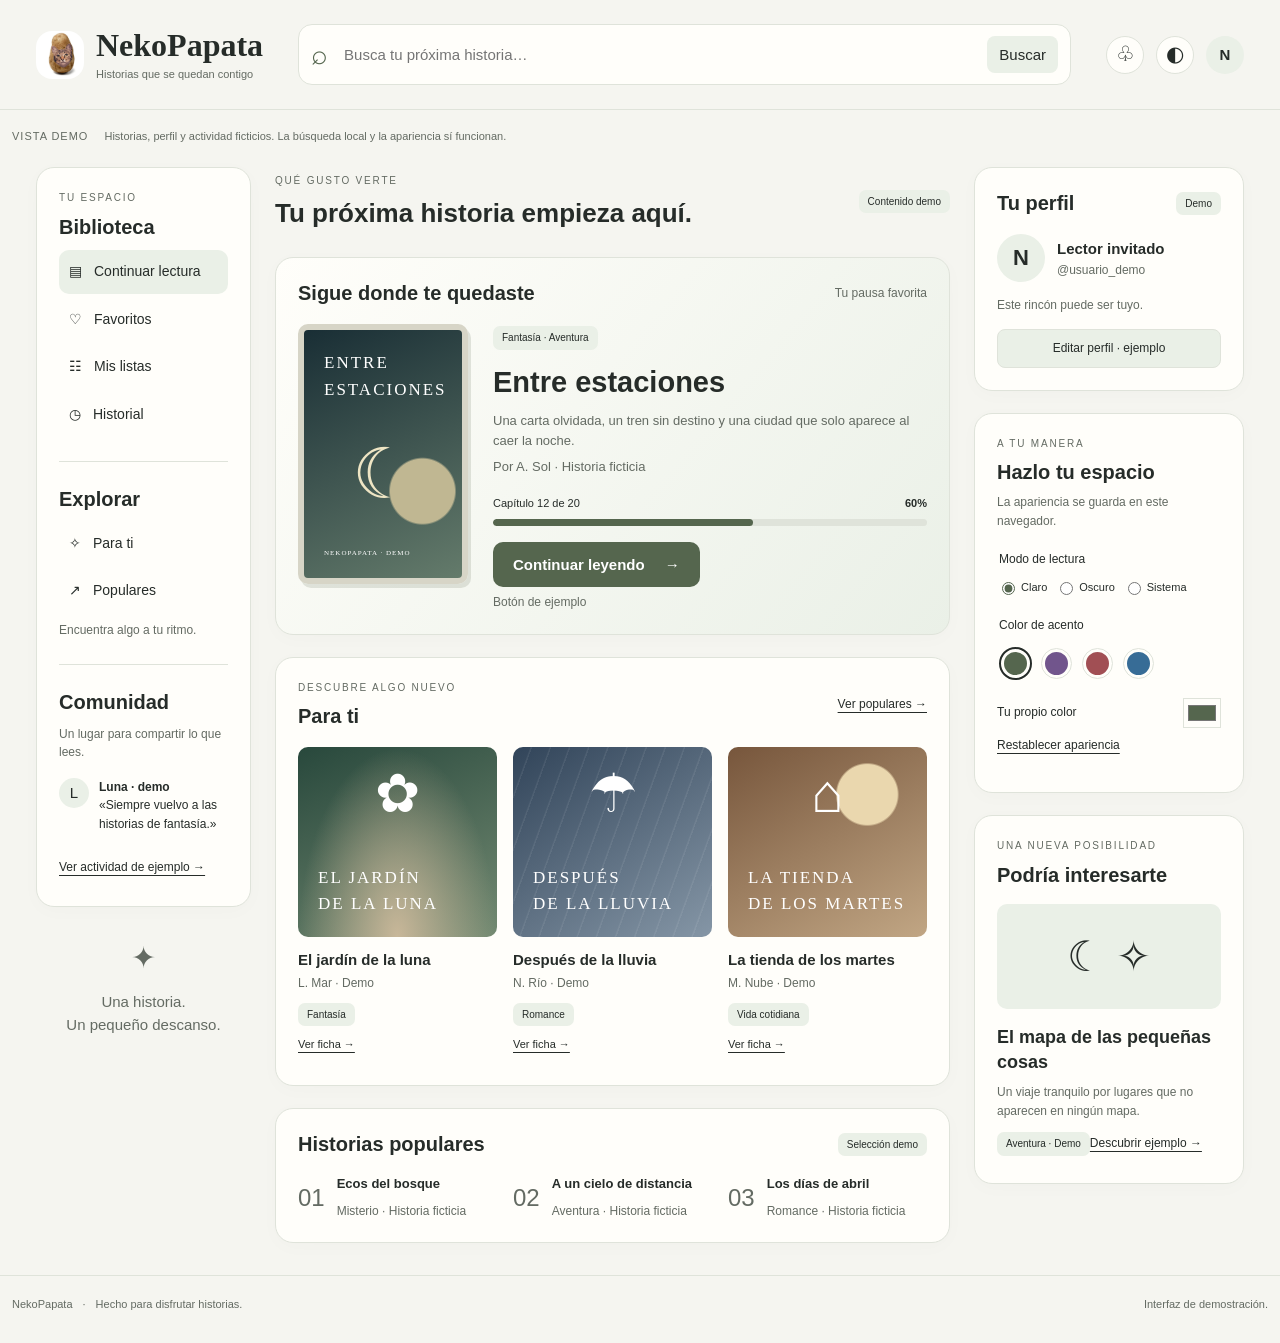
==== frontend/index.html @ f58cb43a "añadiendo una interfaz al menú" ====
<!doctype html>
<html lang="es" data-mode="light">
<head>
  <meta charset="utf-8">
  <meta name="viewport" content="width=device-width, initial-scale=1">
  <meta name="description" content="NekoPapata: un espacio para descubrir historias y disfrutar la lectura. Demostración de interfaz.">
  <title>NekoPapata · Tu próxima historia</title>
  <link rel="stylesheet" href="./css/styles.css">
  <script src="./js/app.js" defer></script>
</head>
<body>
<a class="skip" href="#contenido">Saltar al contenido</a>
<header class="header">
  <a class="brand" href="./index.html" aria-label="NekoPapata, inicio"><img src="./assets/images/logo.jpg" alt="" width="48" height="48"><span>NekoPapata<small>Historias que se quedan contigo</small></span></a>
  <form class="search" role="search" id="search-form"><label class="sr-only" for="search">Buscar en las historias demo</label><span aria-hidden="true">⌕</span><input id="search" type="search" placeholder="Busca tu próxima historia…"><button type="submit">Buscar</button></form>
  <div class="actions"><button data-demo="Las notificaciones necesitan una cuenta y un backend." aria-label="Notificaciones (ejemplo)">♧</button><a href="#personalizar" aria-label="Personalizar apariencia">◐</a><a class="avatar" href="#perfil" aria-label="Ver perfil demo">N</a></div>
</header>
<div class="demo-banner">VISTA DEMO <span>Historias, perfil y actividad ficticios. La búsqueda local y la apariencia sí funcionan.</span></div>
<div class="layout">
<aside class="left" aria-label="Navegación principal">
  <nav class="panel"><p class="eyebrow">TU ESPACIO</p><h2>Biblioteca</h2><a class="nav-link selected" href="#lectura" aria-current="page"><span aria-hidden="true">▤</span> Continuar lectura</a><button class="nav-link" data-demo="Favoritos es un ejemplo; todavía no hay una biblioteca conectada."><span aria-hidden="true">♡</span> Favoritos</button><button class="nav-link" data-demo="Las listas necesitan una cuenta conectada."><span aria-hidden="true">☷</span> Mis listas</button><button class="nav-link" data-demo="El historial mostrado en la lectura es ficticio."><span aria-hidden="true">◷</span> Historial</button>
  <hr><h2>Explorar</h2><a class="nav-link" href="#para-ti">✧ <span>Para ti</span></a><a class="nav-link" href="#populares">↗ <span>Populares</span></a><p class="muted small">Encuentra algo a tu ritmo.</p>
  <hr><h2>Comunidad</h2><p class="small muted">Un lugar para compartir lo que lees.</p><div class="activity"><span class="mini-avatar">L</span><p><strong>Luna · demo</strong><br>«Siempre vuelvo a las historias de fantasía.»</p></div><button class="text-button" data-demo="La comunidad es una muestra visual, sin publicaciones reales.">Ver actividad de ejemplo →</button></nav>
  <div class="side-note"><span aria-hidden="true">✦</span><p>Una historia.<br>Un pequeño descanso.</p></div>
</aside>
<main id="contenido" tabindex="-1">
  <div class="welcome"><div><p class="eyebrow">QUÉ GUSTO VERTE</p><h1>Tu próxima historia empieza aquí.</h1></div><span class="tag">Contenido demo</span></div>
  <section class="panel reading" id="lectura" aria-labelledby="reading-title"><div class="section-heading"><h2 id="reading-title">Sigue donde te quedaste</h2><span class="muted small">Tu pausa favorita</span></div><div class="reading-body"><div class="cover cover-main" role="img" aria-label="Portada ilustrativa abstracta de Entre estaciones"><span>ENTRE<br>ESTACIONES</span><i aria-hidden="true">☾</i><small>NEKOPAPATA · DEMO</small></div><div class="reading-copy"><span class="tag">Fantasía · Aventura</span><h3>Entre estaciones</h3><p class="muted">Una carta olvidada, un tren sin destino y una ciudad que solo aparece al caer la noche.</p><p class="small muted">Por A. Sol · Historia ficticia</p><div class="progress-label"><span>Capítulo 12 de 20</span><strong>60%</strong></div><progress value="12" max="20" aria-label="Progreso ficticio de lectura: 12 de 20 capítulos">60%</progress><button class="primary" data-demo="Esta historia es ficticia. El lector de capítulos todavía no está conectado.">Continuar leyendo <span aria-hidden="true">→</span></button><span class="small muted">Botón de ejemplo</span></div></div></section>
  <section class="panel" id="para-ti" aria-labelledby="for-you"><div class="section-heading"><div><p class="eyebrow">DESCUBRE ALGO NUEVO</p><h2 id="for-you">Para ti</h2></div><a class="text-button" href="#populares">Ver populares →</a></div><div class="cards">
  <article class="story" data-title="El jardín de la luna fantasía"><div class="cover garden" role="img" aria-label="Portada abstracta del jardín de la luna"><i aria-hidden="true">✿</i><span>EL JARDÍN<br>DE LA LUNA</span></div><h3>El jardín de la luna</h3><p class="small muted">L. Mar · Demo</p><span class="tag">Fantasía</span><button class="story-link" data-demo="El jardín de la luna es una ficha de ejemplo." aria-label="Ver ejemplo de El jardín de la luna">Ver ficha →</button></article>
  <article class="story" data-title="Después de la lluvia romance"><div class="cover rain" role="img" aria-label="Portada abstracta de Después de la lluvia"><i aria-hidden="true">☂</i><span>DESPUÉS<br>DE LA LLUVIA</span></div><h3>Después de la lluvia</h3><p class="small muted">N. Río · Demo</p><span class="tag">Romance</span><button class="story-link" data-demo="Después de la lluvia es una ficha de ejemplo." aria-label="Ver ejemplo de Después de la lluvia">Ver ficha →</button></article>
  <article class="story" data-title="La tienda de los martes vida cotidiana"><div class="cover shop" role="img" aria-label="Portada abstracta de La tienda de los martes"><i aria-hidden="true">⌂</i><span>LA TIENDA<br>DE LOS MARTES</span></div><h3>La tienda de los martes</h3><p class="small muted">M. Nube · Demo</p><span class="tag">Vida cotidiana</span><button class="story-link" data-demo="La tienda de los martes es una ficha de ejemplo." aria-label="Ver ejemplo de La tienda de los martes">Ver ficha →</button></article></div><p id="empty" hidden>No hay coincidencias en las historias demo.</p></section>
  <section class="panel" id="populares" aria-labelledby="popular-title"><div class="section-heading"><h2 id="popular-title">Historias populares</h2><span class="tag">Selección demo</span></div><div class="popular-grid"><div class="popular"><span class="rank">01</span><div><h3>Ecos del bosque</h3><p class="muted small">Misterio · Historia ficticia</p></div></div><div class="popular"><span class="rank">02</span><div><h3>A un cielo de distancia</h3><p class="muted small">Aventura · Historia ficticia</p></div></div><div class="popular"><span class="rank">03</span><div><h3>Los días de abril</h3><p class="muted small">Romance · Historia ficticia</p></div></div></div></section>
</main>
<aside class="right" aria-label="Perfil y personalización">
  <section class="panel profile" id="perfil"><div class="section-heading"><h2>Tu perfil</h2><span class="tag">Demo</span></div><div class="profile-line"><span class="avatar large">N</span><div><h3>Lector invitado</h3><p class="muted small">@usuario_demo</p></div></div><p class="muted small">Este rincón puede ser tuyo.</p><button class="secondary" data-demo="Editar perfil requiere una cuenta y un backend. Este perfil es ficticio.">Editar perfil · ejemplo</button></section>
  <section class="panel" id="personalizar"><p class="eyebrow">A TU MANERA</p><h2>Hazlo tu espacio</h2><p class="small muted">La apariencia se guarda en este navegador.</p><fieldset><legend>Modo de lectura</legend><div class="modes"><label><input type="radio" name="mode" value="light" checked> Claro</label><label><input type="radio" name="mode" value="dark"> Oscuro</label><label><input type="radio" name="mode" value="system"> Sistema</label></div></fieldset><fieldset><legend>Color de acento</legend><div class="swatches"><button class="swatch" style="--swatch:#55664e" data-color="#55664e" aria-label="Verde bosque" aria-pressed="true"></button><button class="swatch" style="--swatch:#71558c" data-color="#71558c" aria-label="Lavanda" aria-pressed="false"></button><button class="swatch" style="--swatch:#a14f54" data-color="#a14f54" aria-label="Rosa arcilla" aria-pressed="false"></button><button class="swatch" style="--swatch:#376c96" data-color="#376c96" aria-label="Azul" aria-pressed="false"></button></div><label class="custom-color" for="accent">Tu propio color <input type="color" id="accent" value="#55664e"></label></fieldset><button id="reset" class="text-button">Restablecer apariencia</button><p id="theme-status" class="small muted" role="status"></p></section>
  <section class="panel recommendation"><p class="eyebrow">UNA NUEVA POSIBILIDAD</p><h2>Podría interesarte</h2><div class="recommend-art" aria-hidden="true">☾ ✧</div><h3>El mapa de las pequeñas cosas</h3><p class="muted small">Un viaje tranquilo por lugares que no aparecen en ningún mapa.</p><span class="tag">Aventura · Demo</span><button class="text-button" data-demo="Esta recomendación es editorial y ficticia; no proviene de un algoritmo.">Descubrir ejemplo →</button></section>
</aside></div>
<footer>NekoPapata <span>·</span> Hecho para disfrutar historias. <span>Interfaz de demostración.</span></footer>
<dialog id="demo-dialog" aria-labelledby="dialog-title"><h2 id="dialog-title">Acción de ejemplo</h2><p id="dialog-message"></p><form method="dialog"><button class="primary">Entendido</button></form></dialog>
<noscript><p class="noscript">Activa JavaScript para personalizar la apariencia, buscar en la demo y consultar los avisos de ejemplo.</p></noscript>
</body></html>
---- frontend/css/styles.css ----
@font-face{font-family:NextSunday;src:url('../assets/fonts/NextSunday.woff2') format('woff2');font-weight:400;font-style:normal;font-display:swap}
:root{--bg:#f5f5f0;--surface:#fffefa;--text:#262c29;--muted:#646b63;--border:#dfe3da;--accent:#55664e;--on-accent:#fff;--tint:#eaf0e7;--shadow:0 4px 20px #29332905;color-scheme:light}
:root[data-mode=dark]{--bg:#171d1a;--surface:#222a25;--text:#edf1e9;--muted:#b6c0b7;--border:#3e4b41;--tint:#2e3931;--shadow:none;color-scheme:dark}
*{box-sizing:border-box}html{scroll-behavior:smooth;scroll-padding-top:20px}body{margin:0;background:var(--bg);color:var(--text);font-family:NextSunday,'Trebuchet MS',sans-serif;line-height:1.55;font-size:15px}button,input{font:inherit}button,a,input{touch-action:manipulation}a{color:inherit;text-decoration:none}button{cursor:pointer}button{color:inherit}button:focus-visible,a:focus-visible,input:focus-visible{outline:3px solid var(--text);outline-offset:4px}h1,h2,h3,p{margin:0}h1{font-size:26px;line-height:1.25}h2{font-size:20px;line-height:1.3}h3{font-size:17px;line-height:1.4}p{margin-top:8px}button{border:0} .header{max-width:1536px;margin:auto;padding:24px 36px;display:flex;align-items:center;gap:35px;border-bottom:1px solid var(--border)}.brand{display:flex;gap:12px;align-items:center;flex-shrink:0}.brand img{border-radius:16px;object-fit:cover}.brand>span{font-family:'Brush Script MT','Segoe Print',cursive;font-size:32px;font-weight:700;line-height:1.05}.brand small{display:block;font-family:NextSunday,'Trebuchet MS',sans-serif;font-size:11px;font-weight:400;color:var(--muted);margin-top:6px}.search{display:flex;align-items:center;gap:10px;background:var(--surface);border:1px solid var(--border);border-radius:14px;padding:8px 12px;flex:1}.search>span{font-size:28px;color:var(--accent)}.search input{width:100%;min-width:0;border:0;background:transparent;color:var(--text);padding:6px}.search button{background:var(--tint);padding:7px 12px;border-radius:8px}.actions{display:flex;align-items:center;gap:12px}.actions>button,.actions>a:not(.avatar){background:var(--surface);border:1px solid var(--border);border-radius:50%;width:38px;height:38px;display:grid;place-items:center;font-size:21px}.avatar{background:var(--tint);color:var(--text);width:38px;height:38px;border-radius:50%;display:grid;place-items:center;font-weight:bold}.demo-banner{max-width:1464px;margin:18px auto;color:var(--muted);font-size:11px;letter-spacing:1px;padding:0 12px}.demo-banner span{letter-spacing:0;margin-left:12px}.layout{max-width:1536px;margin:auto;padding:4px 36px 32px;display:grid;grid-template-columns:215px minmax(0,1fr) 270px;gap:24px;align-items:start}.panel{background:var(--surface);border:1px solid var(--border);border-radius:18px;padding:22px;box-shadow:var(--shadow)}main,.right{display:grid;gap:22px;min-width:0}.eyebrow{color:var(--muted);font-size:10px;letter-spacing:1.8px;margin:0 0 8px}.nav-link{display:flex;align-items:center;gap:12px;width:100%;text-align:left;background:transparent;border-radius:10px;padding:11px 10px;font-size:14px;margin-top:4px}.selected,.nav-link:hover{background:var(--tint)}nav h2{margin-bottom:10px}hr{border:0;border-top:1px solid var(--border);margin:24px 0}.muted{color:var(--muted)}.small{font-size:12px}.activity{display:flex;gap:10px;margin:16px 0}.activity p{margin:0;font-size:12px}.mini-avatar{flex-shrink:0;width:30px;height:30px;border-radius:50%;background:var(--tint);display:grid;place-items:center}.text-button{display:inline-block;background:none;color:var(--text);padding:8px 0;font-size:12px;text-decoration:underline;text-underline-offset:4px}.side-note{padding:28px;text-align:center;color:var(--muted)}.side-note>span{font-size:30px}.welcome{display:flex;justify-content:space-between;align-items:center;gap:14px;padding:6px 0}.tag{display:inline-block;background:var(--tint);border-radius:7px;padding:4px 9px;font-size:10px;white-space:nowrap;color:var(--text)}.section-heading{display:flex;align-items:center;justify-content:space-between;gap:12px;margin-bottom:18px}.reading{background:linear-gradient(130deg,var(--surface),var(--tint))}.reading-body{display:grid;grid-template-columns:170px 1fr;gap:25px}.cover{height:190px;border-radius:10px;overflow:hidden;display:flex;flex-direction:column;justify-content:space-between;padding:20px;color:#fff;font-family:Georgia,serif;position:relative;background:#40524a}.cover i{font-style:normal;font-size:54px;line-height:1;align-self:center}.cover span{font-size:17px;letter-spacing:2px;z-index:1}.cover-main{height:260px;background:radial-gradient(circle at 75% 65%,#c0b792 0 16%,transparent 17%),linear-gradient(155deg,#192e35,#647b6b);border:6px solid #d7d5c7;box-shadow:3px 4px 0 #4a574026}.cover small{font-size:7px;letter-spacing:1px}.cover-main i{font-size:70px;color:#eee5c4}.reading-copy h3{font-size:29px;margin-top:12px}.reading-copy>p{font-size:13px}.progress-label{display:flex;justify-content:space-between;font-size:11px;margin-top:18px}progress{appearance:none;width:100%;height:7px;border:0;border-radius:8px;background:var(--border);display:block;margin:7px 0 16px;overflow:hidden}progress::-webkit-progress-bar{background:var(--border)}progress::-webkit-progress-value{background:var(--accent);border-radius:8px}progress::-moz-progress-bar{background:var(--accent)}.primary{display:inline-flex;gap:20px;justify-content:center;border-radius:10px;padding:11px 20px;background:var(--accent);color:var(--on-accent);font-weight:bold}.reading-copy>.small{display:block;margin-top:6px}.cards{display:grid;grid-template-columns:repeat(3,minmax(0,1fr));gap:16px}.story h3{font-size:15px;margin-top:12px}.story p{margin:4px 0 8px}.garden{background:radial-gradient(ellipse at bottom,#c8b799,transparent 70%),linear-gradient(155deg,#28483c,#738a72)}.rain{background:repeating-linear-gradient(110deg,transparent 0 16px,#ffffff12 17px 18px),linear-gradient(145deg,#314459,#8596a6)}.shop{background:radial-gradient(circle at 70% 25%,#ead7ae 0 15%,transparent 16%),linear-gradient(150deg,#77563c,#c1a684)}.story-link{display:block;background:none;font-size:11px;padding:10px 0;text-decoration:underline;text-underline-offset:4px}.popular-grid{display:grid;grid-template-columns:repeat(3,1fr);gap:16px}.popular{display:flex;gap:12px;align-items:center}.rank{font-size:24px;color:var(--muted)}.popular h3{font-size:13px}.profile-line{display:flex;align-items:center;gap:12px}.large{width:48px;height:48px;font-size:22px}.profile h3{font-size:15px}.profile p{margin-top:2px}.profile>.muted{margin:14px 0}.secondary{width:100%;background:var(--tint);border:1px solid var(--border);padding:9px;border-radius:8px;font-size:12px}fieldset{border:0;margin:20px 0 0;padding:0}legend{font-size:12px;margin-bottom:10px}.modes{display:flex;flex-wrap:wrap;gap:8px;font-size:11px}.modes label{display:flex;align-items:center;gap:3px}.modes input{accent-color:var(--accent)}.swatches{display:flex;gap:12px;padding:4px}.swatch{width:29px;height:29px;border-radius:50%;background:var(--swatch);border:3px solid var(--surface);outline:1px solid var(--border)}.swatch[aria-pressed=true]{outline:2px solid var(--text)}.custom-color{display:flex;align-items:center;justify-content:space-between;font-size:12px;margin-top:16px}.custom-color input{width:38px;height:30px;border:1px solid var(--border);background:var(--surface);padding:2px}.recommend-art{background:var(--tint);margin:16px 0;border-radius:10px;text-align:center;padding:20px;font-size:42px}.recommendation h3{font-size:18px}.recommendation .tag{margin-top:12px}footer{max-width:1464px;margin:auto;border-top:1px solid var(--border);padding:20px 12px 30px;font-size:11px;color:var(--muted);display:flex;gap:10px}footer>span:last-child{margin-left:auto}dialog{background:var(--surface);color:var(--text);border:1px solid var(--border);border-radius:18px;width:min(440px,90vw);padding:28px}dialog::backdrop{background:#0008}dialog p{margin:16px 0 24px}.skip{position:fixed;left:16px;top:-100px;z-index:5;background:var(--surface);padding:12px}.skip:focus{top:12px}.sr-only{position:absolute;width:1px;height:1px;overflow:hidden;clip-path:inset(50%)}[hidden]{display:none!important}.noscript{padding:20px}
@media(min-width:1500px){.cover{height:220px}.cover-main{height:280px}}
@media(max-width:1200px){.layout{grid-template-columns:180px minmax(0,1fr) 230px;gap:16px;padding:4px 20px 24px}.panel{padding:17px}.header{padding:20px;gap:20px}.reading-body{grid-template-columns:135px 1fr;gap:18px}.reading-copy h3{font-size:24px}.welcome h1{font-size:23px}.welcome>.tag{display:none}.cover{padding:14px}.cover span{font-size:14px}.popular-grid{grid-template-columns:1fr}.popular p{margin:0}}
@media(max-width:980px){.layout{grid-template-columns:170px minmax(0,1fr)}.right{grid-column:1/-1;grid-template-columns:repeat(3,minmax(0,1fr))}.brand small{display:none}.header{gap:15px}.brand>span{font-size:27px}.actions{gap:6px}.section-heading>.muted{display:none}}
@media(max-width:680px){.header{flex-wrap:wrap;padding:16px;gap:14px}.brand{flex:1}.search{order:3;flex-basis:100%}.layout{display:flex;flex-direction:column;padding:4px 16px 24px;gap:18px}.left,main,.right{width:100%}.left nav{display:flex;flex-wrap:wrap;gap:6px;align-items:center;padding:12px}.left nav>h2{font-size:15px;margin:0}.left nav>.nav-link{width:auto;font-size:12px;padding:8px}.left nav>.eyebrow,.left nav>hr,.left nav>.muted,.left nav>.activity,.left nav>.text-button,.side-note{display:none}.left nav>h2{flex-basis:100%;margin-top:6px}.left nav>.nav-link span[aria-hidden]{display:none}.right{display:grid;grid-template-columns:1fr}.welcome h1{font-size:24px}.reading-body{grid-template-columns:110px 1fr;gap:15px}.cover-main{height:230px}.reading-copy h3{font-size:22px}.reading-copy>.muted{font-size:12px}.reading-copy .primary{padding:10px;font-size:12px;gap:8px}.cards{gap:12px;grid-template-columns:repeat(2,minmax(0,1fr))}.story:last-child{grid-column:1/-1;max-width:calc(50% - 6px)}.cover{height:190px}.cover-main{height:230px}.demo-banner{padding:0 16px}.demo-banner span{display:block;margin:4px 0}footer{flex-wrap:wrap;margin:0 16px}footer>span:last-child{margin-left:0}}
@media(max-width:380px){.reading-body{grid-template-columns:1fr}.cover-main{height:180px;max-width:160px}.cards{grid-template-columns:1fr}.story:last-child{max-width:none}.cover{height:230px}.brand>span{font-size:24px}.actions{gap:4px}.actions>a,.actions>button{width:32px!important;height:32px!important}}
@media(prefers-reduced-motion:reduce){html{scroll-behavior:auto}}
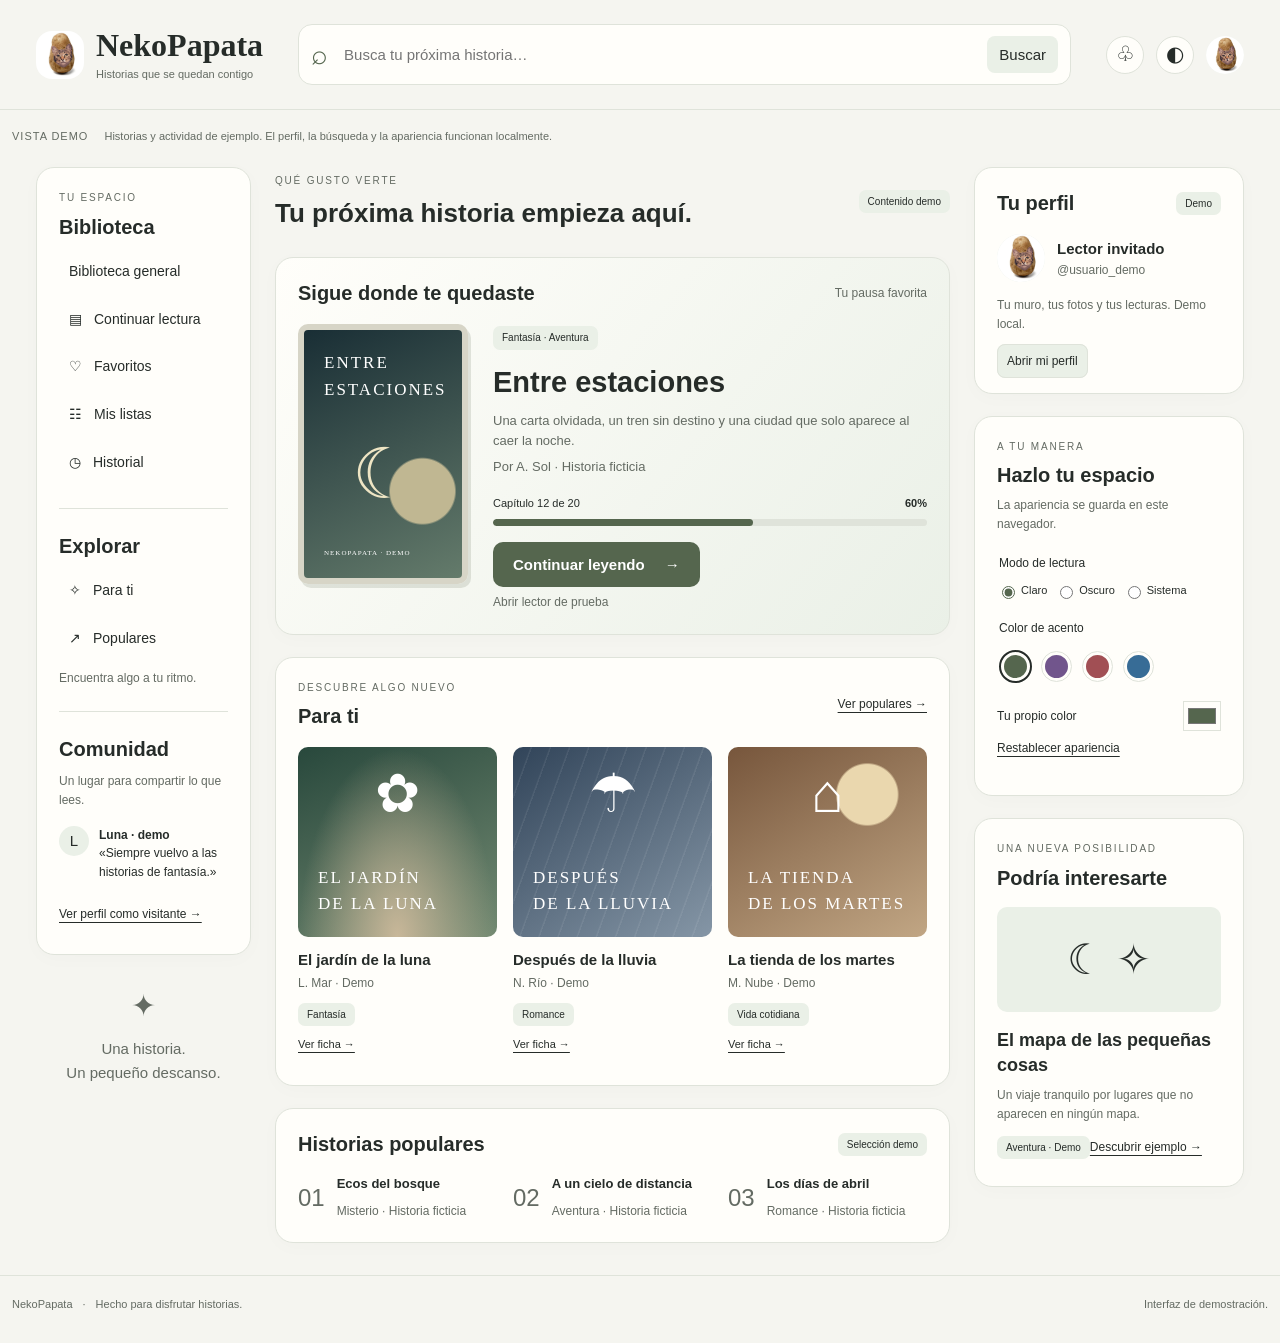
==== commit f1b5dd91: "Resto de interfaces" ====
--- a/frontend/index.html
+++ b/frontend/index.html
@@ -6,6 +6,8 @@
   <meta name="description" content="NekoPapata: un espacio para descubrir historias y disfrutar la lectura. Demostración de interfaz.">
   <title>NekoPapata · Tu próxima historia</title>
   <link rel="stylesheet" href="./css/styles.css">
+  <script src="./js/theme.js"></script>
+  <script src="./js/perfil-data.js" defer></script>
   <script src="./js/app.js" defer></script>
 </head>
 <body>
@@ -13,19 +15,19 @@
 <header class="header">
   <a class="brand" href="./index.html" aria-label="NekoPapata, inicio"><img src="./assets/images/logo.jpg" alt="" width="48" height="48"><span>NekoPapata<small>Historias que se quedan contigo</small></span></a>
   <form class="search" role="search" id="search-form"><label class="sr-only" for="search">Buscar en las historias demo</label><span aria-hidden="true">⌕</span><input id="search" type="search" placeholder="Busca tu próxima historia…"><button type="submit">Buscar</button></form>
-  <div class="actions"><button data-demo="Las notificaciones necesitan una cuenta y un backend." aria-label="Notificaciones (ejemplo)">♧</button><a href="#personalizar" aria-label="Personalizar apariencia">◐</a><a class="avatar" href="#perfil" aria-label="Ver perfil demo">N</a></div>
+  <div class="actions"><button data-demo="Las notificaciones necesitan una cuenta y un backend." aria-label="Notificaciones (ejemplo)">♧</button><a href="#personalizar" aria-label="Personalizar apariencia">◐</a><a class="avatar" href="./perfil.html" aria-label="Ver mi perfil"><img data-current-avatar src="./assets/images/logo.jpg" width="38" height="38" alt=""></a></div>
 </header>
-<div class="demo-banner">VISTA DEMO <span>Historias, perfil y actividad ficticios. La búsqueda local y la apariencia sí funcionan.</span></div>
+<div class="demo-banner">VISTA DEMO <span>Historias y actividad de ejemplo. El perfil, la búsqueda y la apariencia funcionan localmente.</span></div>
 <div class="layout">
 <aside class="left" aria-label="Navegación principal">
-  <nav class="panel"><p class="eyebrow">TU ESPACIO</p><h2>Biblioteca</h2><a class="nav-link selected" href="#lectura" aria-current="page"><span aria-hidden="true">▤</span> Continuar lectura</a><button class="nav-link" data-demo="Favoritos es un ejemplo; todavía no hay una biblioteca conectada."><span aria-hidden="true">♡</span> Favoritos</button><button class="nav-link" data-demo="Las listas necesitan una cuenta conectada."><span aria-hidden="true">☷</span> Mis listas</button><button class="nav-link" data-demo="El historial mostrado en la lectura es ficticio."><span aria-hidden="true">◷</span> Historial</button>
+  <nav class="panel"><p class="eyebrow">TU ESPACIO</p><h2>Biblioteca</h2><a class="nav-link" href="./biblioteca.html">Biblioteca general</a><a class="nav-link" href="./biblioteca.html?vista=continuar"><span aria-hidden="true">▤</span> Continuar lectura</a><a class="nav-link" href="./biblioteca.html?vista=favoritos"><span aria-hidden="true">♡</span> Favoritos</a><a class="nav-link" href="./biblioteca.html?vista=listas"><span aria-hidden="true">☷</span> Mis listas</a><a class="nav-link" href="./biblioteca.html?vista=historial"><span aria-hidden="true">◷</span> Historial</a>
   <hr><h2>Explorar</h2><a class="nav-link" href="#para-ti">✧ <span>Para ti</span></a><a class="nav-link" href="#populares">↗ <span>Populares</span></a><p class="muted small">Encuentra algo a tu ritmo.</p>
-  <hr><h2>Comunidad</h2><p class="small muted">Un lugar para compartir lo que lees.</p><div class="activity"><span class="mini-avatar">L</span><p><strong>Luna · demo</strong><br>«Siempre vuelvo a las historias de fantasía.»</p></div><button class="text-button" data-demo="La comunidad es una muestra visual, sin publicaciones reales.">Ver actividad de ejemplo →</button></nav>
+  <hr><h2>Comunidad</h2><p class="small muted">Un lugar para compartir lo que lees.</p><div class="activity"><span class="mini-avatar">L</span><p><strong>Luna · demo</strong><br>«Siempre vuelvo a las historias de fantasía.»</p></div><a class="text-button" href="./perfil.html?vista=publico">Ver perfil como visitante →</a></nav>
   <div class="side-note"><span aria-hidden="true">✦</span><p>Una historia.<br>Un pequeño descanso.</p></div>
 </aside>
 <main id="contenido" tabindex="-1">
   <div class="welcome"><div><p class="eyebrow">QUÉ GUSTO VERTE</p><h1>Tu próxima historia empieza aquí.</h1></div><span class="tag">Contenido demo</span></div>
-  <section class="panel reading" id="lectura" aria-labelledby="reading-title"><div class="section-heading"><h2 id="reading-title">Sigue donde te quedaste</h2><span class="muted small">Tu pausa favorita</span></div><div class="reading-body"><div class="cover cover-main" role="img" aria-label="Portada ilustrativa abstracta de Entre estaciones"><span>ENTRE<br>ESTACIONES</span><i aria-hidden="true">☾</i><small>NEKOPAPATA · DEMO</small></div><div class="reading-copy"><span class="tag">Fantasía · Aventura</span><h3>Entre estaciones</h3><p class="muted">Una carta olvidada, un tren sin destino y una ciudad que solo aparece al caer la noche.</p><p class="small muted">Por A. Sol · Historia ficticia</p><div class="progress-label"><span>Capítulo 12 de 20</span><strong>60%</strong></div><progress value="12" max="20" aria-label="Progreso ficticio de lectura: 12 de 20 capítulos">60%</progress><button class="primary" data-demo="Esta historia es ficticia. El lector de capítulos todavía no está conectado.">Continuar leyendo <span aria-hidden="true">→</span></button><span class="small muted">Botón de ejemplo</span></div></div></section>
+  <section class="panel reading" id="lectura" aria-labelledby="reading-title"><div class="section-heading"><h2 id="reading-title">Sigue donde te quedaste</h2><span class="muted small">Tu pausa favorita</span></div><div class="reading-body"><div class="cover cover-main" role="img" aria-label="Portada ilustrativa abstracta de Entre estaciones"><span>ENTRE<br>ESTACIONES</span><i aria-hidden="true">☾</i><small>NEKOPAPATA · DEMO</small></div><div class="reading-copy"><span class="tag">Fantasía · Aventura</span><h3>Entre estaciones</h3><p class="muted">Una carta olvidada, un tren sin destino y una ciudad que solo aparece al caer la noche.</p><p class="small muted">Por A. Sol · Historia ficticia</p><div class="progress-label"><span>Capítulo 12 de 20</span><strong>60%</strong></div><progress value="12" max="20" aria-label="Progreso ficticio de lectura: 12 de 20 capítulos">60%</progress><a class="primary" href="./lector.html?historia=entre-estaciones&amp;capitulo=12">Continuar leyendo <span aria-hidden="true">→</span></a><span class="small muted">Abrir lector de prueba</span></div></div></section>
   <section class="panel" id="para-ti" aria-labelledby="for-you"><div class="section-heading"><div><p class="eyebrow">DESCUBRE ALGO NUEVO</p><h2 id="for-you">Para ti</h2></div><a class="text-button" href="#populares">Ver populares →</a></div><div class="cards">
   <article class="story" data-title="El jardín de la luna fantasía"><div class="cover garden" role="img" aria-label="Portada abstracta del jardín de la luna"><i aria-hidden="true">✿</i><span>EL JARDÍN<br>DE LA LUNA</span></div><h3>El jardín de la luna</h3><p class="small muted">L. Mar · Demo</p><span class="tag">Fantasía</span><button class="story-link" data-demo="El jardín de la luna es una ficha de ejemplo." aria-label="Ver ejemplo de El jardín de la luna">Ver ficha →</button></article>
   <article class="story" data-title="Después de la lluvia romance"><div class="cover rain" role="img" aria-label="Portada abstracta de Después de la lluvia"><i aria-hidden="true">☂</i><span>DESPUÉS<br>DE LA LLUVIA</span></div><h3>Después de la lluvia</h3><p class="small muted">N. Río · Demo</p><span class="tag">Romance</span><button class="story-link" data-demo="Después de la lluvia es una ficha de ejemplo." aria-label="Ver ejemplo de Después de la lluvia">Ver ficha →</button></article>
@@ -33,7 +35,7 @@
   <section class="panel" id="populares" aria-labelledby="popular-title"><div class="section-heading"><h2 id="popular-title">Historias populares</h2><span class="tag">Selección demo</span></div><div class="popular-grid"><div class="popular"><span class="rank">01</span><div><h3>Ecos del bosque</h3><p class="muted small">Misterio · Historia ficticia</p></div></div><div class="popular"><span class="rank">02</span><div><h3>A un cielo de distancia</h3><p class="muted small">Aventura · Historia ficticia</p></div></div><div class="popular"><span class="rank">03</span><div><h3>Los días de abril</h3><p class="muted small">Romance · Historia ficticia</p></div></div></div></section>
 </main>
 <aside class="right" aria-label="Perfil y personalización">
-  <section class="panel profile" id="perfil"><div class="section-heading"><h2>Tu perfil</h2><span class="tag">Demo</span></div><div class="profile-line"><span class="avatar large">N</span><div><h3>Lector invitado</h3><p class="muted small">@usuario_demo</p></div></div><p class="muted small">Este rincón puede ser tuyo.</p><button class="secondary" data-demo="Editar perfil requiere una cuenta y un backend. Este perfil es ficticio.">Editar perfil · ejemplo</button></section>
+  <section class="panel profile" id="perfil"><div class="section-heading"><h2>Tu perfil</h2><span class="tag">Demo</span></div><div class="profile-line"><span class="avatar large"><img data-current-avatar src="./assets/images/logo.jpg" width="56" height="56" alt=""></span><div><h3 data-current-name>Lector invitado</h3><p class="muted small">@usuario_demo</p></div></div><p class="muted small">Tu muro, tus fotos y tus lecturas. Demo local.</p><a class="secondary" href="./perfil.html">Abrir mi perfil</a></section>
   <section class="panel" id="personalizar"><p class="eyebrow">A TU MANERA</p><h2>Hazlo tu espacio</h2><p class="small muted">La apariencia se guarda en este navegador.</p><fieldset><legend>Modo de lectura</legend><div class="modes"><label><input type="radio" name="mode" value="light" checked> Claro</label><label><input type="radio" name="mode" value="dark"> Oscuro</label><label><input type="radio" name="mode" value="system"> Sistema</label></div></fieldset><fieldset><legend>Color de acento</legend><div class="swatches"><button class="swatch" style="--swatch:#55664e" data-color="#55664e" aria-label="Verde bosque" aria-pressed="true"></button><button class="swatch" style="--swatch:#71558c" data-color="#71558c" aria-label="Lavanda" aria-pressed="false"></button><button class="swatch" style="--swatch:#a14f54" data-color="#a14f54" aria-label="Rosa arcilla" aria-pressed="false"></button><button class="swatch" style="--swatch:#376c96" data-color="#376c96" aria-label="Azul" aria-pressed="false"></button></div><label class="custom-color" for="accent">Tu propio color <input type="color" id="accent" value="#55664e"></label></fieldset><button id="reset" class="text-button">Restablecer apariencia</button><p id="theme-status" class="small muted" role="status"></p></section>
   <section class="panel recommendation"><p class="eyebrow">UNA NUEVA POSIBILIDAD</p><h2>Podría interesarte</h2><div class="recommend-art" aria-hidden="true">☾ ✧</div><h3>El mapa de las pequeñas cosas</h3><p class="muted small">Un viaje tranquilo por lugares que no aparecen en ningún mapa.</p><span class="tag">Aventura · Demo</span><button class="text-button" data-demo="Esta recomendación es editorial y ficticia; no proviene de un algoritmo.">Descubrir ejemplo →</button></section>
 </aside></div>
--- a/frontend/css/styles.css
+++ b/frontend/css/styles.css
@@ -7,4 +7,5 @@
 @media(max-width:980px){.layout{grid-template-columns:170px minmax(0,1fr)}.right{grid-column:1/-1;grid-template-columns:repeat(3,minmax(0,1fr))}.brand small{display:none}.header{gap:15px}.brand>span{font-size:27px}.actions{gap:6px}.section-heading>.muted{display:none}}
 @media(max-width:680px){.header{flex-wrap:wrap;padding:16px;gap:14px}.brand{flex:1}.search{order:3;flex-basis:100%}.layout{display:flex;flex-direction:column;padding:4px 16px 24px;gap:18px}.left,main,.right{width:100%}.left nav{display:flex;flex-wrap:wrap;gap:6px;align-items:center;padding:12px}.left nav>h2{font-size:15px;margin:0}.left nav>.nav-link{width:auto;font-size:12px;padding:8px}.left nav>.eyebrow,.left nav>hr,.left nav>.muted,.left nav>.activity,.left nav>.text-button,.side-note{display:none}.left nav>h2{flex-basis:100%;margin-top:6px}.left nav>.nav-link span[aria-hidden]{display:none}.right{display:grid;grid-template-columns:1fr}.welcome h1{font-size:24px}.reading-body{grid-template-columns:110px 1fr;gap:15px}.cover-main{height:230px}.reading-copy h3{font-size:22px}.reading-copy>.muted{font-size:12px}.reading-copy .primary{padding:10px;font-size:12px;gap:8px}.cards{gap:12px;grid-template-columns:repeat(2,minmax(0,1fr))}.story:last-child{grid-column:1/-1;max-width:calc(50% - 6px)}.cover{height:190px}.cover-main{height:230px}.demo-banner{padding:0 16px}.demo-banner span{display:block;margin:4px 0}footer{flex-wrap:wrap;margin:0 16px}footer>span:last-child{margin-left:0}}
 @media(max-width:380px){.reading-body{grid-template-columns:1fr}.cover-main{height:180px;max-width:160px}.cards{grid-template-columns:1fr}.story:last-child{max-width:none}.cover{height:230px}.brand>span{font-size:24px}.actions{gap:4px}.actions>a,.actions>button{width:32px!important;height:32px!important}}
+.avatar img{width:100%;height:100%;object-fit:cover;border-radius:inherit}.profile-line>div{min-width:0}.profile-line h3{overflow-wrap:anywhere}
 @media(prefers-reduced-motion:reduce){html{scroll-behavior:auto}}
